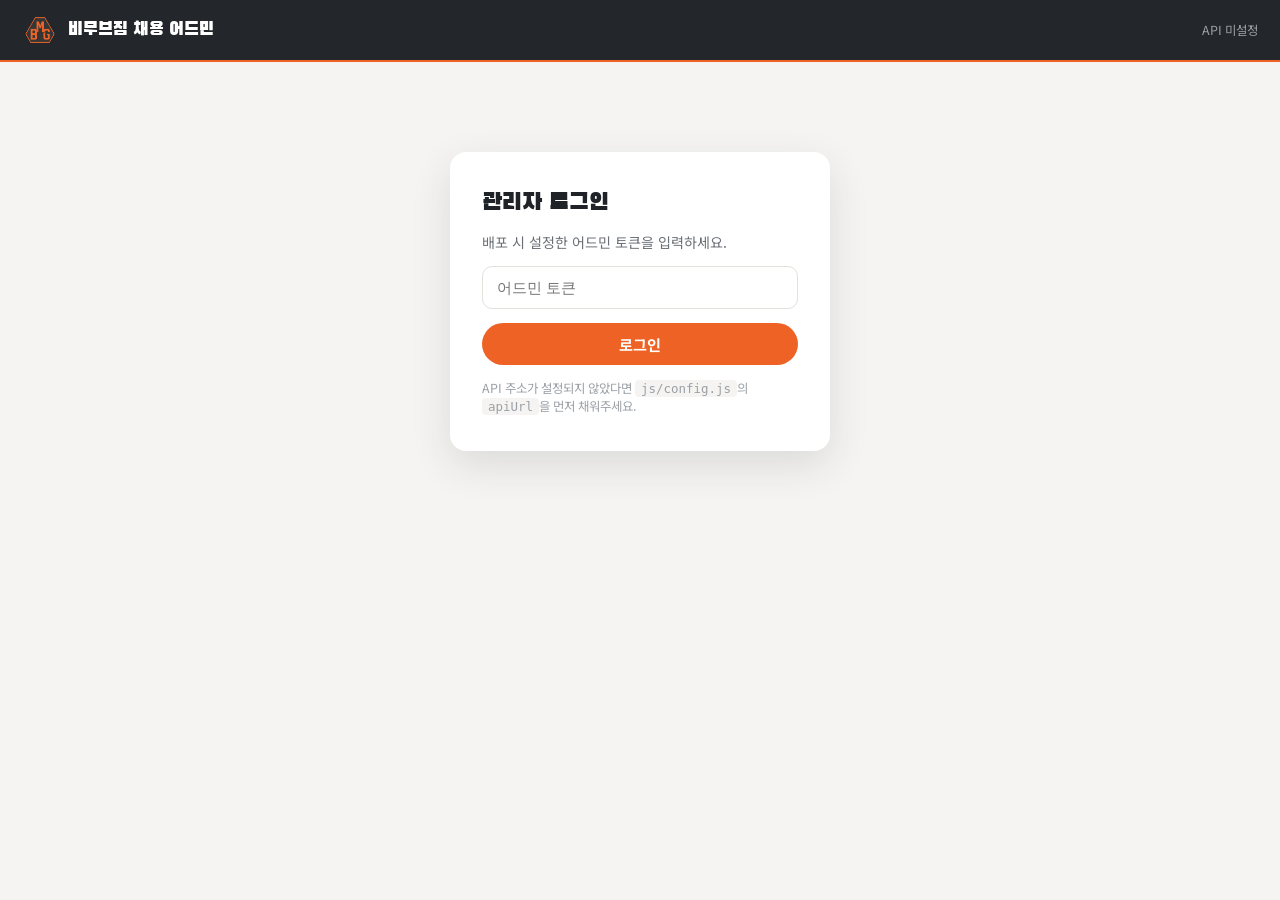
==== admin/index.html @ 68676de6 "채용 어드민 + AWS 서버리스 백엔드 추가 - admin/: 토큰 로그인 어드민 SPA   · 공고 관리 — 작성/수정/삭제 즉시 공개 사이트에 게시, 마감 시 자동 비노출   " ====
<!DOCTYPE html>
<html lang="ko">
<head>
  <meta charset="UTF-8" />
  <meta name="viewport" content="width=device-width, initial-scale=1.0" />
  <title>비무브짐 채용 어드민</title>
  <meta name="robots" content="noindex,nofollow" />
  <link rel="icon" href="../assets/logo-badge.png" type="image/png" />
  <link href="https://fonts.googleapis.com/css2?family=Black+Han+Sans&family=Noto+Sans+KR:wght@400;500;700;900&display=swap" rel="stylesheet" />
  <link rel="stylesheet" href="admin.css" />
</head>
<body>

  <header class="adm-header">
    <div class="adm-brand">
      <img src="../assets/logo-badge.png" alt="" />
      <h1>비무브짐 채용 어드민</h1>
    </div>
    <div class="adm-header-right">
      <span id="apiStatus" class="api-status">API 미설정</span>
      <button id="logoutBtn" class="btn-sm ghost" hidden>로그아웃</button>
    </div>
  </header>

  <!-- 로그인 -->
  <section id="loginView" class="login-view">
    <div class="login-card">
      <h2>관리자 로그인</h2>
      <p>배포 시 설정한 어드민 토큰을 입력하세요.</p>
      <input type="password" id="tokenInput" placeholder="어드민 토큰" autocomplete="current-password" />
      <button id="loginBtn" class="btn-main">로그인</button>
      <p class="login-err" id="loginErr" hidden>인증에 실패했습니다. 토큰을 확인해주세요.</p>
      <p class="login-hint">API 주소가 설정되지 않았다면 <code>js/config.js</code>의 <code>apiUrl</code>을 먼저 채워주세요.</p>
    </div>
  </section>

  <!-- 메인 -->
  <main id="mainView" hidden>
    <nav class="adm-tabs">
      <button class="tab active" data-tab="jobs">📣 공고 관리</button>
      <button class="tab" data-tab="apps">👤 지원자 파이프라인</button>
      <button id="refreshBtn" class="btn-sm">새로고침</button>
    </nav>

    <!-- 공고 관리 -->
    <section id="jobsTab" class="tab-panel">
      <div class="panel-head">
        <h2>채용 공고 <small>저장하면 사이트에 즉시 게시됩니다</small></h2>
        <button id="newJobBtn" class="btn-main">+ 새 공고</button>
      </div>
      <div id="jobList" class="job-table"></div>

      <!-- 공고 편집 폼 -->
      <div id="jobFormWrap" class="form-overlay" hidden>
        <form id="jobForm" class="job-form">
          <h3 id="jobFormTitle">새 공고</h3>
          <label>공고명 <input name="title" required placeholder="트레이너 채용 — 야음점" /></label>
          <div class="row2">
            <label>직무
              <select name="role">
                <option>트레이너</option><option>FC/상담</option>
                <option>GX 강사</option><option>청소/시설</option>
              </select>
            </label>
            <label>지점 <select name="branch" id="jobBranchSel"></select></label>
          </div>
          <div class="row2">
            <label>고용형태
              <select name="type">
                <option>프리랜서</option><option>정규직</option>
                <option>파트타임</option><option>계약직</option>
              </select>
            </label>
            <label>모집 인원 <input name="headcount" type="number" min="1" value="1" /></label>
          </div>
          <div class="row2">
            <label>게시일 <input name="posted" type="date" /></label>
            <label>마감일 <input name="deadline" type="date" required /></label>
          </div>
          <label>설명 <textarea name="desc" rows="3" placeholder="공고 설명"></textarea></label>
          <label>태그 (쉼표 구분) <input name="tags" placeholder="인센티브, 시연" /></label>
          <label class="chk"><input type="checkbox" name="active" checked /> 게시 상태 (끄면 사이트에서 숨김)</label>
          <div class="form-actions">
            <button type="submit" class="btn-main">저장 → 즉시 게시</button>
            <button type="button" id="jobCancelBtn" class="btn-sm ghost">취소</button>
          </div>
        </form>
      </div>
    </section>

    <!-- 지원자 파이프라인 -->
    <section id="appsTab" class="tab-panel" hidden>
      <div class="panel-head">
        <h2>지원자 파이프라인 <small>지원 폼으로 접수된 지원·문의가 실시간으로 쌓입니다</small></h2>
      </div>
      <div id="kanban" class="kanban"></div>
    </section>
  </main>

  <script src="../js/config.js"></script>
  <script src="../js/data.js"></script>
  <script src="admin.js"></script>
</body>
</html>
---- admin/admin.css ----
/* ================================================================
   비무브짐 채용 어드민 스타일
   ================================================================ */
:root {
  --orange: #ee6325; --orange-dark: #d4531a;
  --charcoal: #33393f; --deep: #23272c;
  --line: #e4e1dd; --gray: #f5f4f2;
}
* { margin: 0; padding: 0; box-sizing: border-box; }
body {
  font-family: "Noto Sans KR", sans-serif; color: #1f2226;
  background: var(--gray); min-height: 100vh;
}
button { cursor: pointer; font-family: inherit; }

/* 헤더 */
.adm-header {
  background: var(--deep); color: #fff;
  display: flex; align-items: center; justify-content: space-between;
  padding: 12px 22px; border-bottom: 2px solid var(--orange);
  position: sticky; top: 0; z-index: 50;
}
.adm-brand { display: flex; align-items: center; gap: 10px; }
.adm-brand img { width: 36px; height: 36px; }
.adm-brand h1 { font-family: "Black Han Sans", sans-serif; font-weight: 400; font-size: 1.15rem; }
.adm-header-right { display: flex; align-items: center; gap: 12px; }
.api-status { font-size: 0.78rem; color: #9aa0a6; }
.api-status.ok { color: #35c76f; }

/* 버튼 */
.btn-main {
  background: var(--orange); color: #fff; border: 0;
  padding: 10px 22px; border-radius: 999px; font-weight: 700; font-size: 0.95rem;
}
.btn-main:hover { background: var(--orange-dark); }
.btn-sm {
  background: var(--charcoal); color: #fff; border: 0;
  padding: 7px 14px; border-radius: 8px; font-size: 0.82rem; font-weight: 700;
}
.btn-sm.ghost { background: transparent; border: 1px solid #9aa0a6; color: #6a6f75; }
.adm-header .btn-sm.ghost { color: #cfd2d5; }

/* 로그인 */
.login-view { display: flex; justify-content: center; padding: 90px 20px; }
.login-card {
  background: #fff; border-radius: 16px; padding: 36px 32px;
  width: 380px; box-shadow: 0 14px 40px rgba(35,39,44,0.12);
  display: flex; flex-direction: column; gap: 14px;
}
.login-card h2 { font-family: "Black Han Sans", sans-serif; font-weight: 400; }
.login-card p { font-size: 0.88rem; color: #6a6f75; }
.login-card input {
  border: 1.5px solid var(--line); border-radius: 10px; padding: 12px 14px;
  font-size: 0.95rem;
}
.login-card input:focus { outline: none; border-color: var(--orange); }
.login-err { color: #d63a1e; font-weight: 700; }
.login-hint { font-size: 0.78rem !important; color: #9aa0a6 !important; }
.login-hint code { background: var(--gray); padding: 1px 6px; border-radius: 4px; }

/* 탭 */
main { max-width: 1240px; margin: 0 auto; padding: 22px 20px 60px; }
.adm-tabs { display: flex; gap: 8px; margin-bottom: 20px; align-items: center; }
.tab {
  background: #fff; border: 1.5px solid var(--line); border-radius: 999px;
  padding: 9px 20px; font-weight: 700; font-size: 0.92rem; color: #6a6f75;
}
.tab.active { background: var(--charcoal); border-color: var(--charcoal); color: #fff; }
#refreshBtn { margin-left: auto; }

.panel-head { display: flex; align-items: center; justify-content: space-between; margin-bottom: 16px; }
.panel-head h2 { font-family: "Black Han Sans", sans-serif; font-weight: 400; font-size: 1.3rem; }
.panel-head small { font-size: 0.78rem; color: #9aa0a6; font-family: "Noto Sans KR"; margin-left: 8px; }

/* 공고 테이블 */
.job-table { display: flex; flex-direction: column; gap: 10px; }
.job-row {
  background: #fff; border: 1px solid var(--line); border-radius: 12px;
  padding: 16px 20px; display: flex; align-items: center; gap: 14px; flex-wrap: wrap;
}
.job-row.inactive { opacity: 0.55; }
.job-row .jr-title { font-weight: 900; flex: 1; min-width: 220px; }
.job-row .jr-badge {
  font-size: 0.74rem; font-weight: 700; padding: 3px 10px; border-radius: 999px;
  background: rgba(238,99,37,0.12); color: var(--orange-dark);
}
.job-row .jr-badge.gray { background: rgba(51,57,63,0.08); color: var(--charcoal); }
.job-row .jr-badge.off { background: #eee; color: #999; }
.job-row .jr-meta { font-size: 0.8rem; color: #82868b; }
.job-row .jr-actions { display: flex; gap: 6px; }

/* 공고 폼 */
.form-overlay {
  position: fixed; inset: 0; background: rgba(20,22,25,0.5); z-index: 60;
  display: flex; align-items: flex-start; justify-content: center;
  padding: 60px 16px; overflow-y: auto;
}
.job-form {
  background: #fff; border-radius: 16px; padding: 28px;
  width: 560px; max-width: 100%;
  display: flex; flex-direction: column; gap: 13px;
}
.job-form h3 { font-family: "Black Han Sans", sans-serif; font-weight: 400; font-size: 1.25rem; }
.job-form label { font-size: 0.85rem; font-weight: 700; display: flex; flex-direction: column; gap: 5px; }
.job-form input, .job-form select, .job-form textarea {
  border: 1.5px solid var(--line); border-radius: 8px; padding: 10px 12px;
  font-size: 0.92rem; font-family: inherit;
}
.job-form input:focus, .job-form select:focus, .job-form textarea:focus {
  outline: none; border-color: var(--orange);
}
.row2 { display: grid; grid-template-columns: 1fr 1fr; gap: 12px; }
.chk { flex-direction: row !important; align-items: center; gap: 8px !important; }
.form-actions { display: flex; gap: 10px; margin-top: 6px; }

/* 칸반 */
.kanban {
  display: grid; grid-template-columns: repeat(6, 1fr); gap: 12px;
  align-items: start;
}
.kb-col {
  background: #ecebe8; border-radius: 12px; padding: 12px;
  display: flex; flex-direction: column; gap: 10px; min-height: 160px;
}
.kb-col h3 {
  font-size: 0.85rem; font-weight: 900; color: var(--charcoal);
  display: flex; justify-content: space-between; align-items: center;
}
.kb-col h3 .cnt {
  background: var(--charcoal); color: #fff; border-radius: 999px;
  font-size: 0.7rem; padding: 1px 8px;
}
.kb-col.col-done h3 { color: #1c7c46; }
.kb-col.col-fail h3 { color: #9aa0a6; }
.kb-card {
  background: #fff; border: 1px solid var(--line); border-radius: 10px;
  padding: 12px; font-size: 0.82rem; display: flex; flex-direction: column; gap: 6px;
}
.kb-card .kc-name { font-weight: 900; font-size: 0.92rem; }
.kb-card .kc-badges { display: flex; gap: 4px; flex-wrap: wrap; }
.kb-card .kc-badges span {
  font-size: 0.68rem; font-weight: 700; padding: 2px 8px; border-radius: 999px;
  background: rgba(238,99,37,0.12); color: var(--orange-dark);
}
.kb-card .kc-badges span.gray { background: rgba(51,57,63,0.08); color: var(--charcoal); }
.kb-card .kc-phone a { color: var(--orange-dark); font-weight: 700; text-decoration: none; }
.kb-card .kc-msg { color: #6a6f75; white-space: pre-wrap; word-break: break-all; max-height: 72px; overflow: hidden; }
.kb-card .kc-memo { background: #fff8ec; border-radius: 6px; padding: 6px 8px; color: #8a6d3b; }
.kb-card .kc-date { color: #b0b4b8; font-size: 0.7rem; }
.kb-card .kc-actions { display: flex; gap: 4px; }
.kb-card .kc-actions button {
  border: 1px solid var(--line); background: #fff; border-radius: 6px;
  font-size: 0.72rem; padding: 4px 8px; font-weight: 700; color: #55595e;
}
.kb-card .kc-actions button:hover { border-color: var(--orange); color: var(--orange); }

.empty-note { text-align: center; color: #9aa0a6; padding: 30px 0; }

@media (max-width: 1080px) { .kanban { grid-template-columns: repeat(3, 1fr); } }
@media (max-width: 640px) {
  .kanban { grid-template-columns: 1fr; }
  .row2 { grid-template-columns: 1fr; }
}
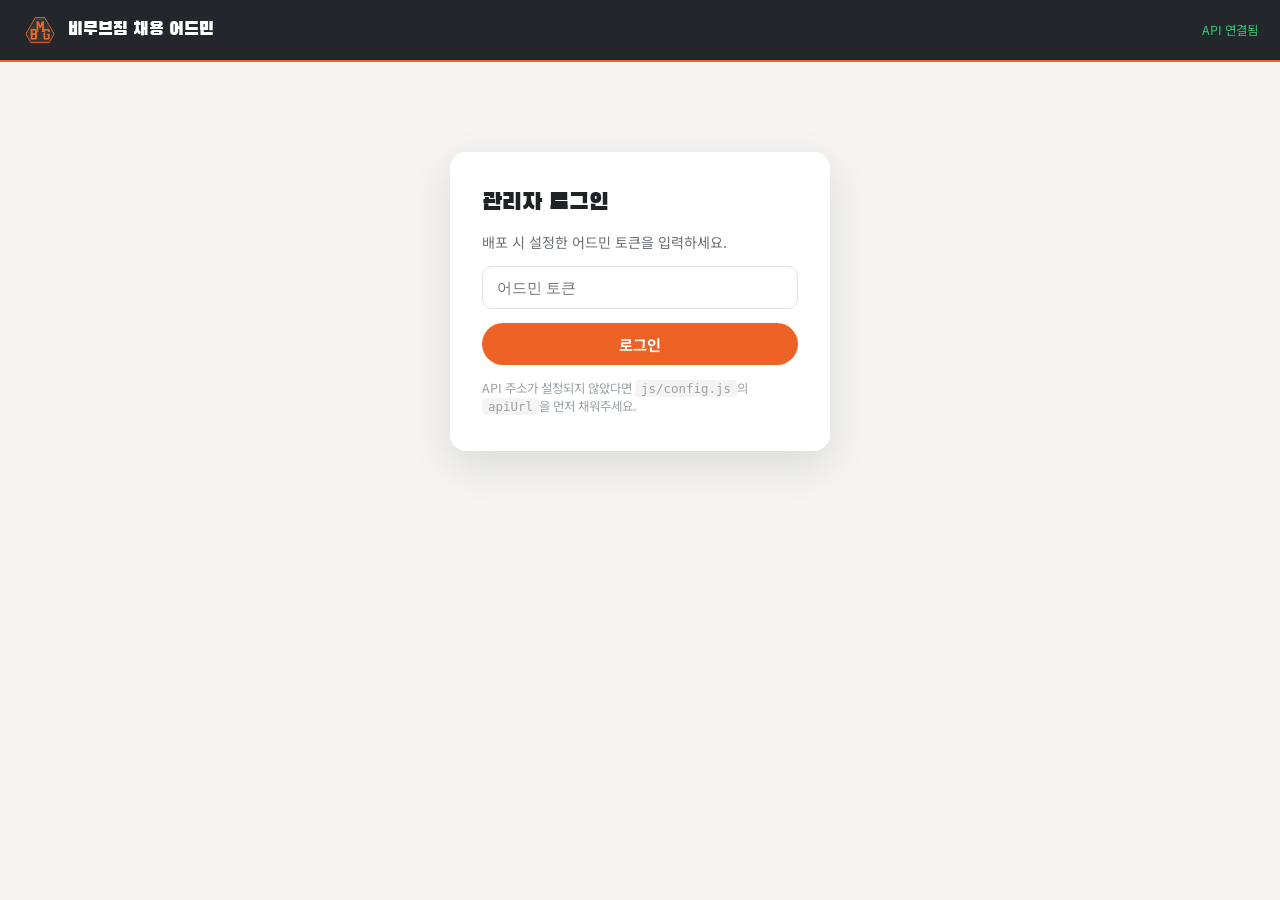
==== commit c28b4be4: "어드민 고도화: 노션 채용 시스템 반영 - 취소 버튼 버그 수정 (form-overlay hidden 속성이 display:flex에 덮이던 문제) - 예시 데이터 불러오기 버튼 " ====
--- a/admin/index.html
+++ b/admin/index.html
@@ -79,6 +79,19 @@
           </div>
           <label>설명 <textarea name="desc" rows="3" placeholder="공고 설명"></textarea></label>
           <label>태그 (쉼표 구분) <input name="tags" placeholder="인센티브, 시연" /></label>
+          <label>게시 채널
+            <div class="channel-chips" id="channelChips">
+              <label class="ch"><input type="checkbox" value="사람인" />사람인</label>
+              <label class="ch"><input type="checkbox" value="잡코리아" />잡코리아</label>
+              <label class="ch"><input type="checkbox" value="알바천국" />알바천국</label>
+              <label class="ch"><input type="checkbox" value="워크넷" />워크넷</label>
+              <label class="ch"><input type="checkbox" value="인스타그램" />인스타그램</label>
+              <label class="ch"><input type="checkbox" value="당근" />당근</label>
+              <label class="ch"><input type="checkbox" value="지인 추천" />지인 추천</label>
+              <label class="ch"><input type="checkbox" value="현수막" />현수막</label>
+            </div>
+          </label>
+          <label>비고 (내부용 — 사이트에 노출되지 않음) <input name="note" placeholder="예: 주 5일 교대, 채용목표 8/15" /></label>
           <label class="chk"><input type="checkbox" name="active" checked /> 게시 상태 (끄면 사이트에서 숨김)</label>
           <div class="form-actions">
             <button type="submit" class="btn-main">저장 → 즉시 게시</button>
@@ -93,7 +106,54 @@
       <div class="panel-head">
         <h2>지원자 파이프라인 <small>지원 폼으로 접수된 지원·문의가 실시간으로 쌓입니다</small></h2>
       </div>
+
+      <div id="statsBar" class="stats-bar"></div>
+
+      <details class="guide-box">
+        <summary>🗣️ 면접 질문 가이드 <small>서류 검토 48h · 전화 연락 24h — 속도가 곧 경쟁력</small></summary>
+        <div class="guide-cols">
+          <div>
+            <h4>공통 질문</h4>
+            <ul>
+              <li>비무브짐24를 어떻게 알게 되었나요? 지원 동기는?</li>
+              <li>1년 뒤 본인의 목표는 무엇인가요?</li>
+              <li>가장 힘들었던 회원/고객 경험과 어떻게 대응했나요?</li>
+              <li>매출·목표 압박에 대해 어떻게 생각하나요?</li>
+              <li>근무 가능한 시간·요일, 통근 거리는?</li>
+              <li>장기 근속 의지가 있나요? (1년 이상)</li>
+            </ul>
+          </div>
+          <div>
+            <h4>직무별 심화</h4>
+            <ul>
+              <li><b>트레이너</b> — PT 세일즈(OT 클로징) 경험과 본인만의 방식은? 회원 이탈을 줄인 사례는?</li>
+              <li><b>FC</b> — 등록 전환을 높인 경험은? 동시에 여러 업무를 처리한 방식은?</li>
+              <li><b>지점장/팀장</b> — 팀원 동기부여·갈등 관리 경험은? 목표 미달 시 회복 방법은?</li>
+            </ul>
+            <p class="guide-tip">💡 면접 평가는 그날 바로 카드의 점수·메모에 기록하세요. 기억은 사라집니다.</p>
+          </div>
+        </div>
+      </details>
+
       <div id="kanban" class="kanban"></div>
+
+      <!-- 온보딩 체크리스트 오버레이 -->
+      <div id="obWrap" class="form-overlay" hidden>
+        <div class="job-form ob-panel">
+          <h3>🚀 입사·온보딩 체크리스트 — <span id="obName"></span></h3>
+          <div class="ob-group">
+            <h4>제출 서류</h4>
+            <div id="obDocs" class="ob-list"></div>
+          </div>
+          <div class="ob-group">
+            <h4>입사 처리 (본사/실장)</h4>
+            <div id="obTasks" class="ob-list"></div>
+          </div>
+          <div class="form-actions">
+            <button type="button" id="obClose" class="btn-main">닫기 (자동 저장됨)</button>
+          </div>
+        </div>
+      </div>
     </section>
   </main>
 
--- a/admin/admin.css
+++ b/admin/admin.css
@@ -95,6 +95,8 @@
   display: flex; align-items: flex-start; justify-content: center;
   padding: 60px 16px; overflow-y: auto;
 }
+/* hidden 속성이 display:flex에 덮이지 않도록 (취소/저장 시 닫힘 보장) */
+.form-overlay[hidden] { display: none; }
 .job-form {
   background: #fff; border-radius: 16px; padding: 28px;
   width: 560px; max-width: 100%;
@@ -156,6 +158,68 @@
 
 .empty-note { text-align: center; color: #9aa0a6; padding: 30px 0; }
 
+/* 현황 바 */
+.stats-bar {
+  display: flex; gap: 10px; flex-wrap: wrap; margin-bottom: 14px;
+}
+.stat {
+  background: #fff; border: 1px solid var(--line); border-radius: 10px;
+  padding: 10px 16px; display: flex; flex-direction: column; min-width: 96px;
+}
+.stat b { font-size: 1.25rem; color: var(--charcoal); font-variant-numeric: tabular-nums; }
+.stat span { font-size: 0.72rem; color: #82868b; font-weight: 700; }
+.stat.alert { border-color: #d63a1e; background: #fdf1ee; }
+.stat.alert b, .stat.alert span { color: #d63a1e; }
+.stat.ok { border-color: #b7dfc6; }
+.stat.ok b, .stat.ok span { color: #1c7c46; }
+
+/* 면접 가이드 */
+.guide-box {
+  background: #fff; border: 1px solid var(--line); border-radius: 12px;
+  margin-bottom: 16px; padding: 0 18px;
+}
+.guide-box summary {
+  cursor: pointer; font-weight: 900; padding: 14px 0; font-size: 0.95rem;
+}
+.guide-box summary small { color: #9aa0a6; font-weight: 500; margin-left: 8px; }
+.guide-cols { display: grid; grid-template-columns: 1fr 1fr; gap: 20px; padding: 4px 0 18px; }
+.guide-cols h4 { font-size: 0.85rem; color: var(--orange-dark); margin-bottom: 8px; }
+.guide-cols ul { list-style: none; display: flex; flex-direction: column; gap: 6px; }
+.guide-cols li { font-size: 0.84rem; color: #4a4f55; padding-left: 14px; position: relative; }
+.guide-cols li::before { content: "·"; position: absolute; left: 2px; color: var(--orange); font-weight: 900; }
+.guide-tip { margin-top: 10px; font-size: 0.8rem; color: #8a6d3b; background: #fff8ec; border-radius: 6px; padding: 8px 10px; }
+
+/* 카드 확장 요소 */
+.kc-stars { color: #f5a623; margin-left: 6px; font-size: 0.85rem; letter-spacing: 1px; }
+.kb-card.sla-warn { border-color: #d63a1e; box-shadow: 0 0 0 1px rgba(214,58,30,0.25); }
+.warn-txt { color: #d63a1e; }
+.kc-ob {
+  background: #eef6ff; color: #2b6cb0; border-radius: 6px;
+  padding: 4px 8px; font-weight: 700; font-size: 0.75rem;
+}
+.kc-ob.done { background: #e8f8ee; color: #1c7c46; }
+
+/* 게시 채널 체크박스 */
+.channel-chips { display: flex; flex-wrap: wrap; gap: 6px; }
+.channel-chips .ch {
+  flex-direction: row !important; align-items: center; gap: 5px !important;
+  border: 1px solid var(--line); border-radius: 999px; padding: 5px 12px;
+  font-size: 0.8rem; font-weight: 500; cursor: pointer;
+}
+.channel-chips .ch:has(input:checked) {
+  border-color: var(--orange); background: rgba(238,99,37,0.08); font-weight: 700;
+}
+
+/* 온보딩 체크리스트 */
+.ob-panel { width: 480px; }
+.ob-group h4 { font-size: 0.85rem; color: var(--orange-dark); margin-bottom: 8px; }
+.ob-list { display: flex; flex-direction: column; gap: 7px; }
+.ob-item {
+  flex-direction: row !important; align-items: center; gap: 8px !important;
+  font-weight: 500 !important; font-size: 0.88rem !important;
+}
+.ob-item:has(input:checked) { color: #1c7c46; text-decoration: line-through; }
+
 @media (max-width: 1080px) { .kanban { grid-template-columns: repeat(3, 1fr); } }
 @media (max-width: 640px) {
   .kanban { grid-template-columns: 1fr; }
